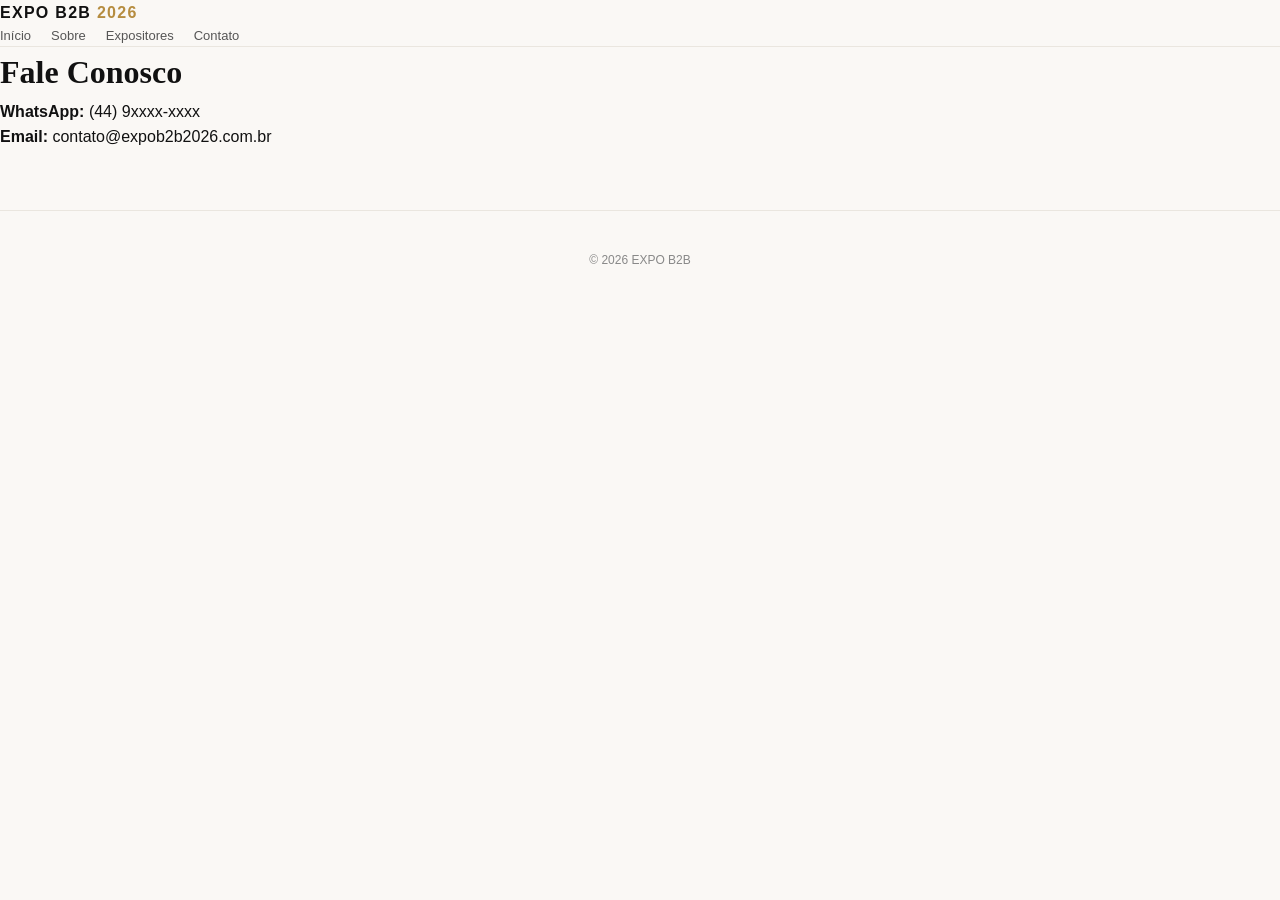
==== Index.html @ a87186e5 "Add initial HTML structure for Contato page" ====
<!DOCTYPE html><html lang="pt-br"><head><meta charset="UTF-8"><title>Contato - EXPO B2B 2026</title><link rel="stylesheet" href="style.css"></head><body><header><div class="logo">EXPO B2B <span>2026</span></div><nav><a href="index.html">Início</a><a href="sobre.html">Sobre</a><a href="expositor.html">Expositores</a><a href="contato.html">Contato</a></nav></header><main><h1>Fale Conosco</h1><p><strong>WhatsApp:</strong> (44) 9xxxx-xxxx</p><p><strong>Email:</strong> contato@expob2b2026.com.br</p></main><footer><p>&copy; 2026 EXPO B2B</p></footer></body></html>
---- style.css ----
:root{--bg:#FAF8F5;--black:#111;--gold:#C5A059;--gold2:#B68D40;--line:#EAE6DF;--text:#4A4A4A}
*{margin:0;padding:0;box-sizing:border-box}
body{font-family:'Inter',sans-serif;background:var(--bg);color:var(--black);line-height:1.6}
h1,h2,h3{font-family:'Playfair Display',serif}
.container{max-width:1180px;margin:auto;padding:0 24px}
header{position:sticky;top:0;background:rgba(250,248,245,.9);backdrop-filter:blur(10px);border-bottom:1px solid var(--line);z-index:10}
.nav{display:flex;justify-content:space-between;align-items:center;height:72px}
.logo{font-weight:700;letter-spacing:.08em}.logo span{color:var(--gold2)}
nav{display:flex;gap:20px} nav a{text-decoration:none;color:var(--black);font-size:13px;opacity:.7} nav a.active,nav a:hover{opacity:1;color:var(--gold2);border-bottom:1px solid var(--gold2)}
.btn-gold{background:var(--black);color:#fff;border:1px solid var(--gold);padding:11px 20px;text-transform:uppercase;font-size:12px;letter-spacing:.1em;text-decoration:none;display:inline-block}
.btn-outline{border:1px solid var(--black);padding:11px 20px;text-transform:uppercase;font-size:12px;letter-spacing:.1em;text-decoration:none;color:var(--black)}
.kicker{font-size:11px;letter-spacing:.2em;color:var(--gold2);text-transform:uppercase;margin-bottom:10px}
.hero{display:grid;grid-template-columns:1.1fr .9fr;gap:50px;padding:80px 0;align-items:center}
.hero h1{font-size:54px;line-height:.95;margin-bottom:16px}
.hero img{width:100%;height:380px;object-fit:cover;border:1px solid var(--line)}
.btns{display:flex;gap:12px;margin:20px 0}
.stats{display:flex;gap:30px;margin-top:30px;border-top:1px solid var(--line);padding-top:20px}
.stats b{font-family:'Playfair Display';font-size:26px;display:block}
.stats span{font-size:11px;text-transform:uppercase;letter-spacing:.1em;color:var(--text)}
.features{display:grid;grid-template-columns:repeat(3,1fr);gap:16px;margin:40px auto}
.card{background:#fff;border:1px solid var(--line);padding:26px}
.card:hover{border-color:var(--gold)}
footer{text-align:center;padding:40px 0;color:#888;font-size:12px;border-top:1px solid var(--line);margin-top:60px}
@media(max-width:800px){.hero{grid-template-columns:1fr}.features{grid-template-columns:1fr}nav{display:none}}
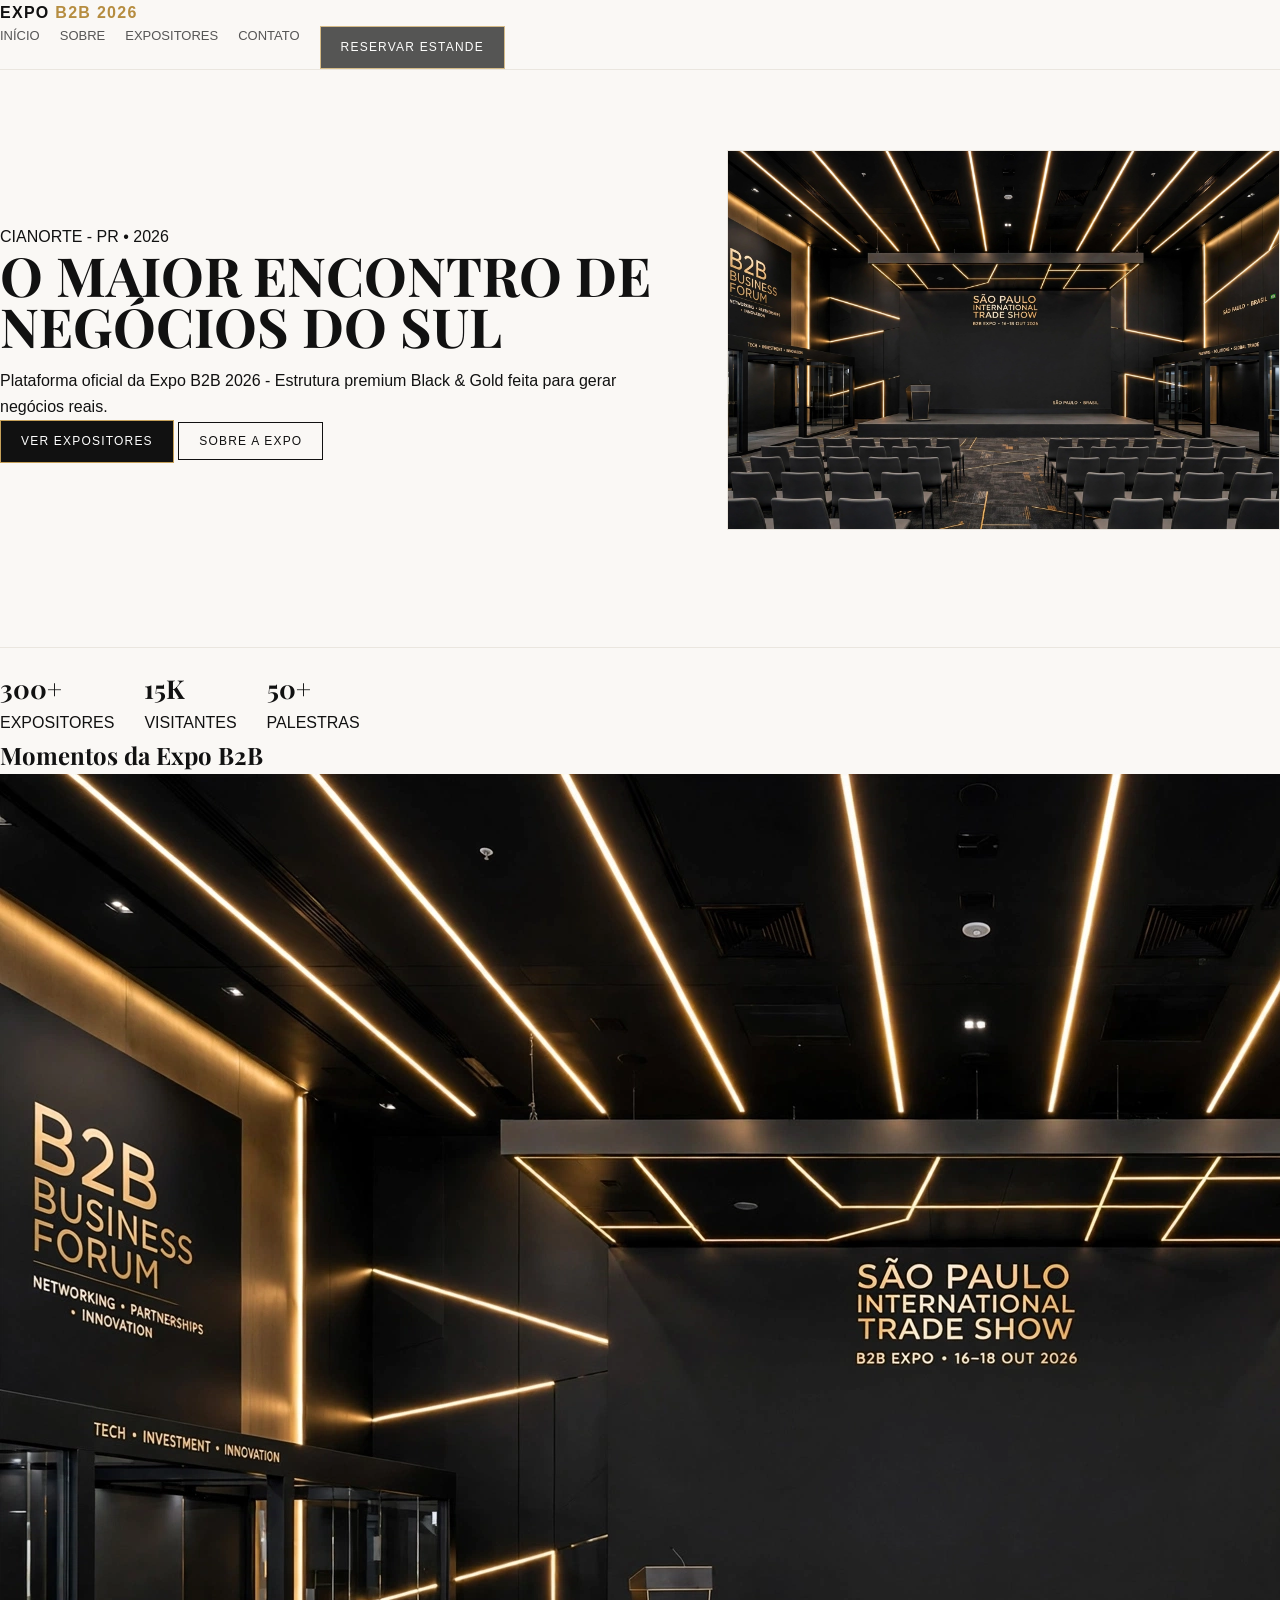
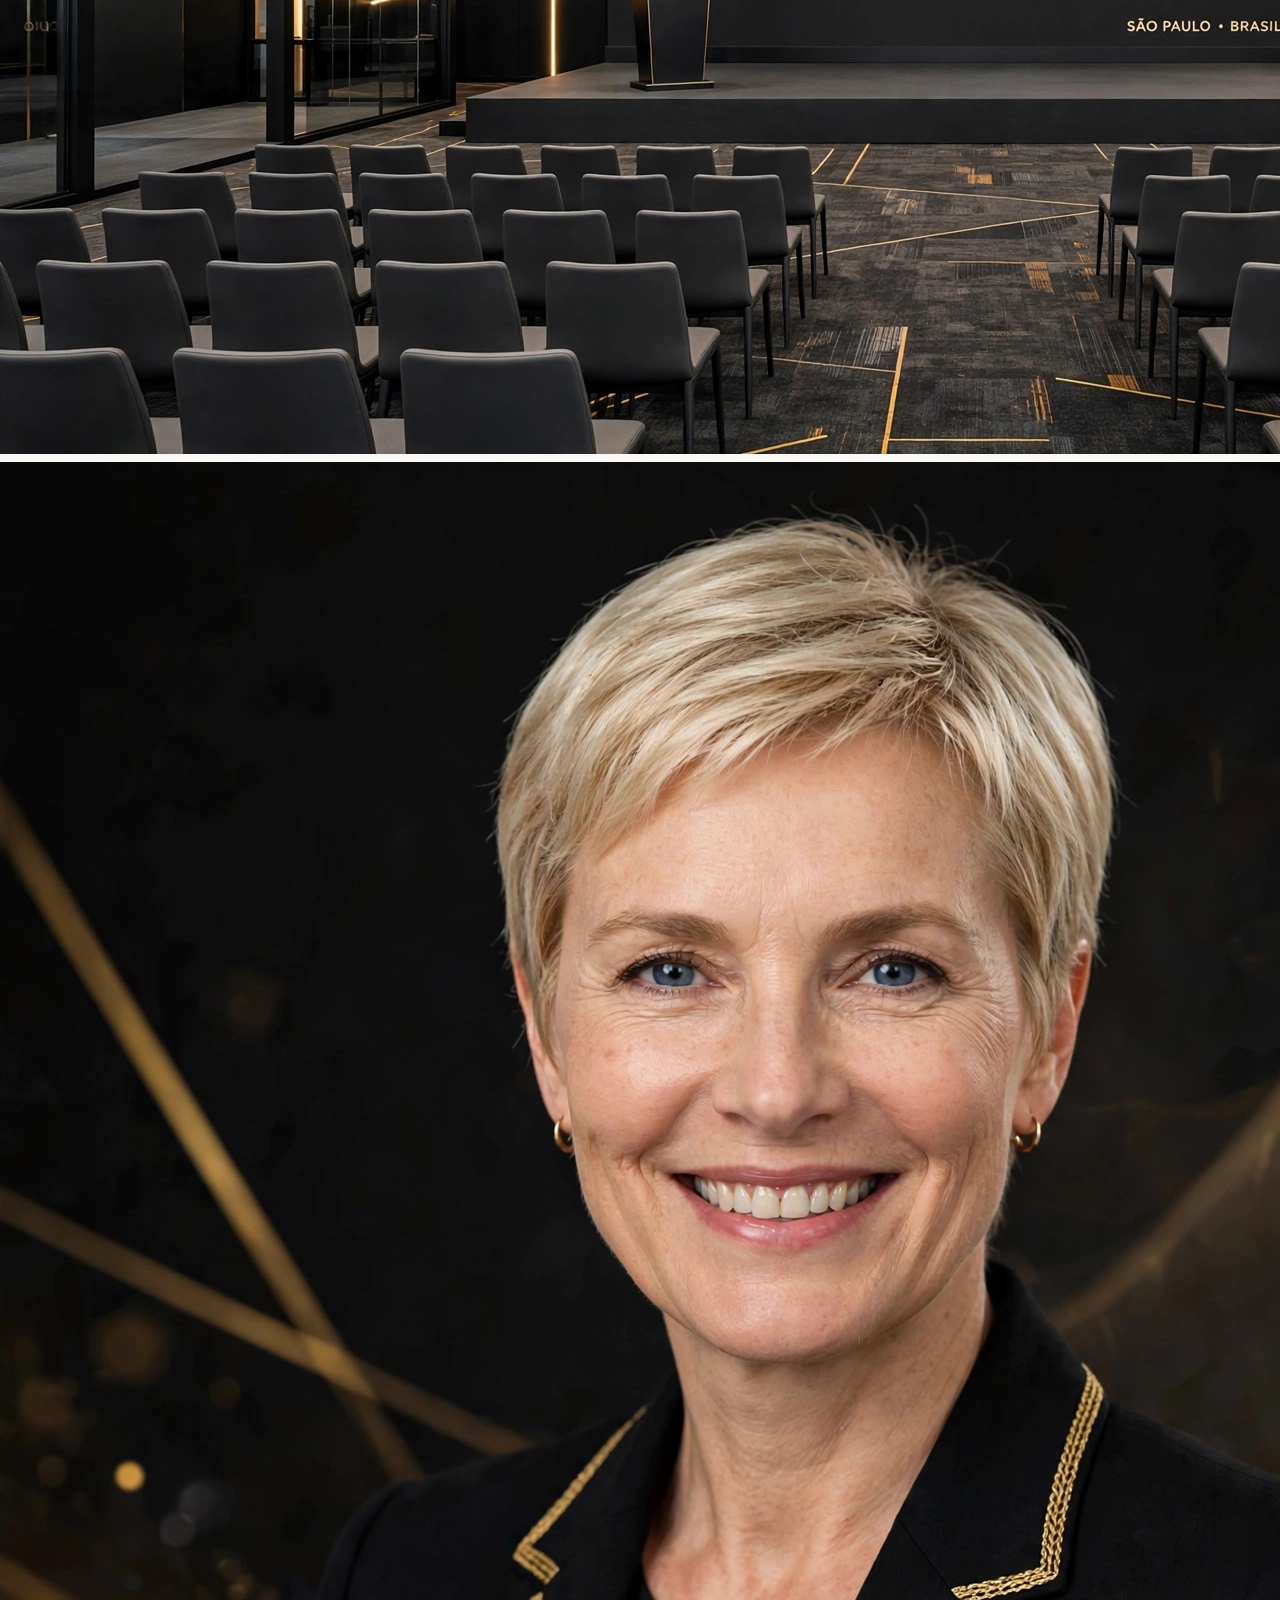
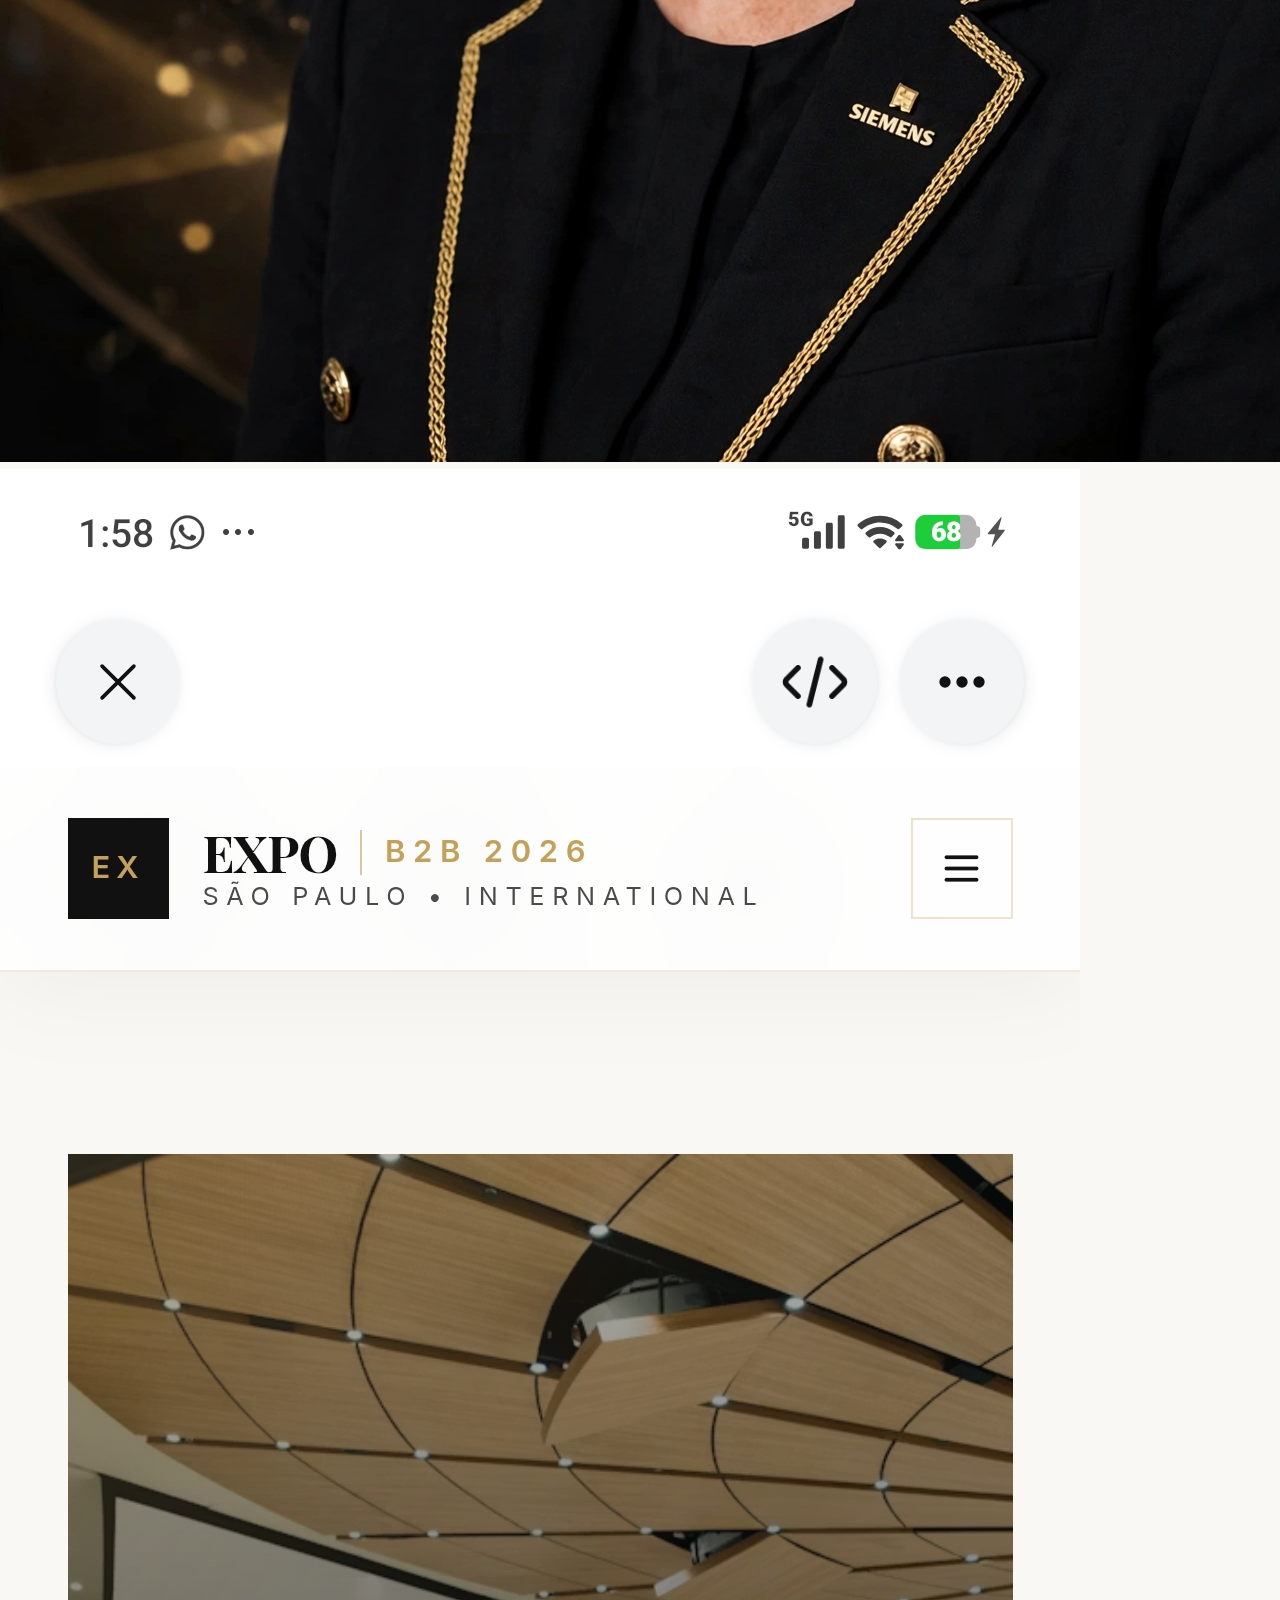
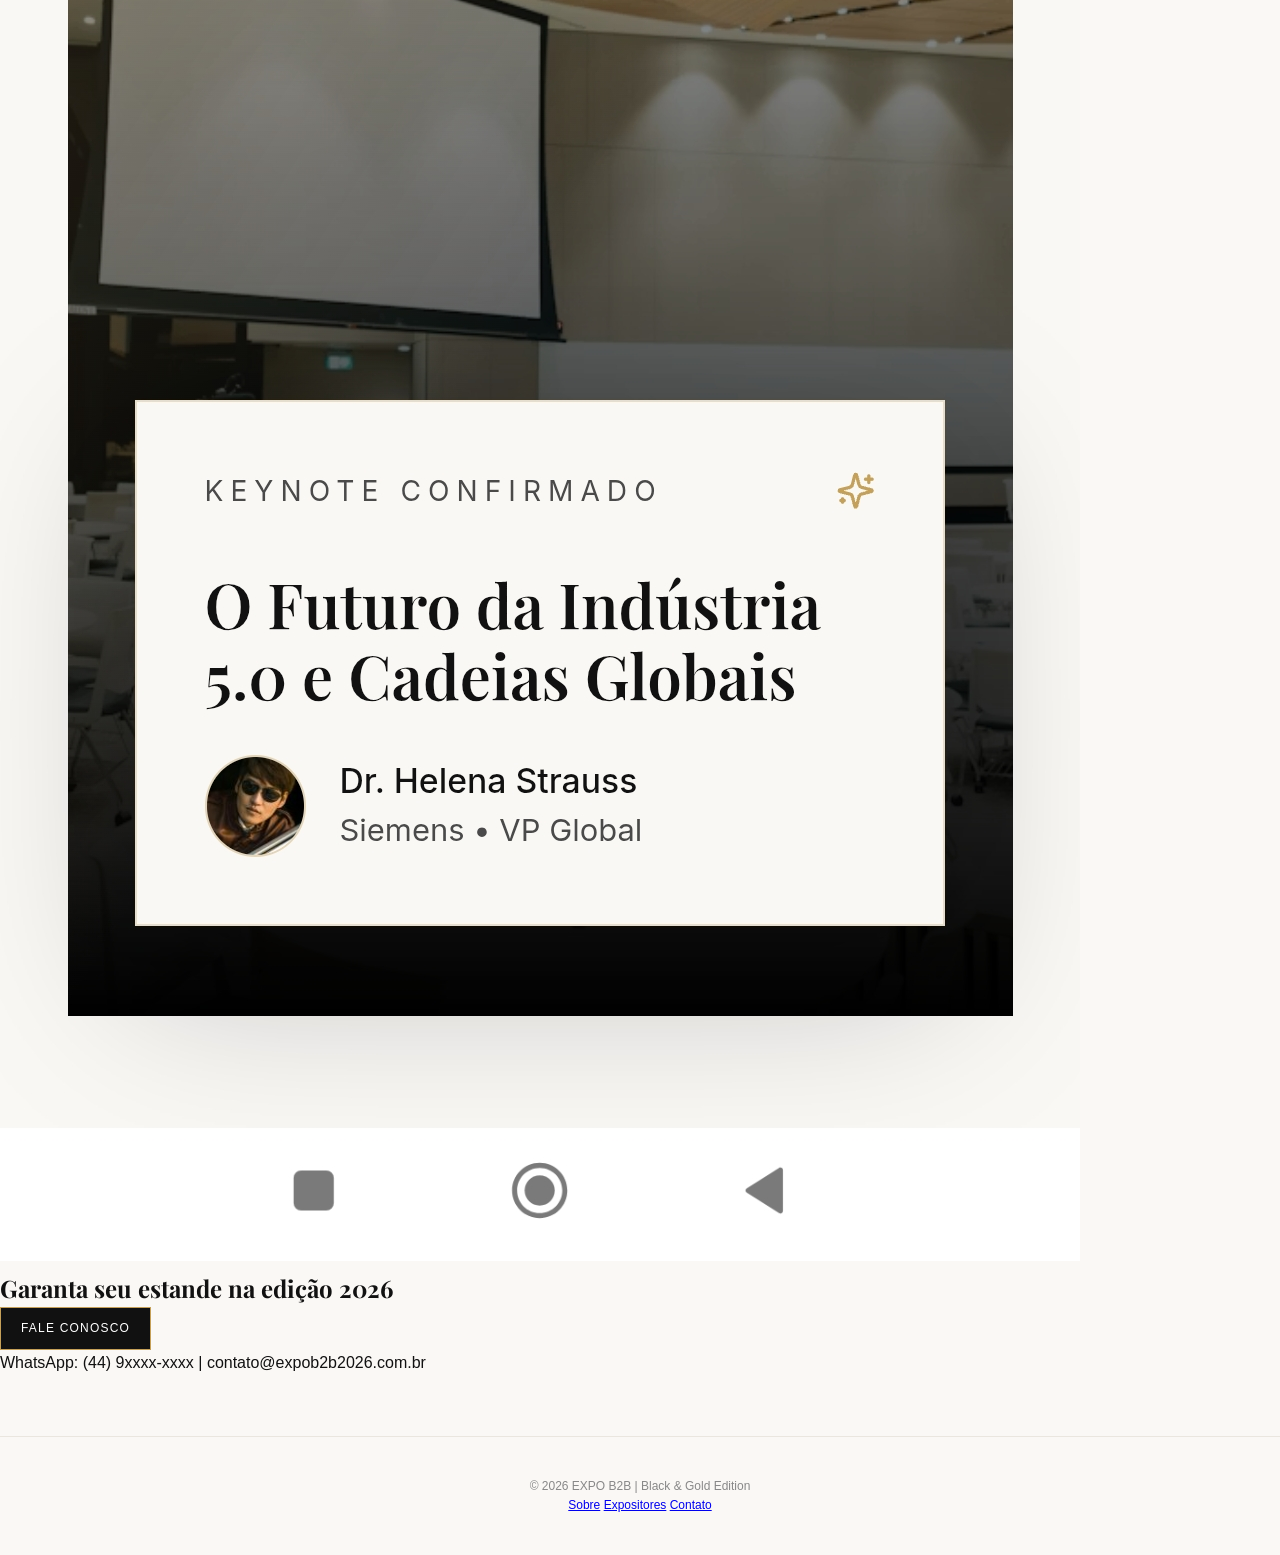
==== commit 61975b66: "Revamp Index.html for Expo B2B 2026 Updated the HTML structure and content for the Expo B2B 2026 pag" ====
--- a/Index.html
+++ b/Index.html
@@ -1 +1,71 @@
-<!DOCTYPE html><html lang="pt-br"><head><meta charset="UTF-8"><title>Contato - EXPO B2B 2026</title><link rel="stylesheet" href="style.css"></head><body><header><div class="logo">EXPO B2B <span>2026</span></div><nav><a href="index.html">Início</a><a href="sobre.html">Sobre</a><a href="expositor.html">Expositores</a><a href="contato.html">Contato</a></nav></header><main><h1>Fale Conosco</h1><p><strong>WhatsApp:</strong> (44) 9xxxx-xxxx</p><p><strong>Email:</strong> contato@expob2b2026.com.br</p></main><footer><p>&copy; 2026 EXPO B2B</p></footer></body></html>
+<!DOCTYPE html>
+<html lang="pt-BR">
+<head>
+<meta charset="UTF-8">
+<meta name="viewport" content="width=device-width, initial-scale=1.0">
+<title>Expo B2B 2026 | Black & Gold Edition</title>
+<link rel="stylesheet" href="./style.css">
+<link href="https://fonts.googleapis.com/css2?family=Montserrat:wght@400;600;800&family=Playfair+Display:wght@700&display=swap" rel="stylesheet">
+</head>
+<body>
+
+<header class="header">
+  <div class="logo">EXPO <span>B2B 2026</span></div>
+  <nav>
+    <a href="./index.html">INÍCIO</a>
+    <a href="./sobre.html">SOBRE</a>
+    <a href="./expositor.html">EXPOSITORES</a>
+    <a href="./contato.html">CONTATO</a>
+    <a href="./contato.html" class="btn-gold">RESERVAR ESTANDE</a>
+  </nav>
+</header>
+
+<main>
+  <section class="hero">
+    <div class="hero-text">
+      <span class="tag">CIANORTE - PR • 2026</span>
+      <h1>O MAIOR ENCONTRO DE <span>NEGÓCIOS</span> DO SUL</h1>
+      <p>Plataforma oficial da Expo B2B 2026 - Estrutura premium Black & Gold feita para gerar negócios reais.</p>
+      <div class="hero-btns">
+        <a href="./expositor.html" class="btn-gold">VER EXPOSITORES</a>
+        <a href="./sobre.html" class="btn-outline">SOBRE A EXPO</a>
+      </div>
+    </div>
+    <div class="hero-img">
+      <img src="./foto.jpg" alt="Expo B2B Principal">
+    </div>
+  </section>
+
+  <section class="stats">
+    <div><b>300+</b><p>EXPOSITORES</p></div>
+    <div><b>15K</b><p>VISITANTES</p></div>
+    <div><b>50+</b><p>PALESTRAS</p></div>
+  </section>
+
+  <section class="galeria">
+    <h2>Momentos da <span>Expo B2B</span></h2>
+    <div class="grid">
+      <img src="./foto.jpg" alt="Foto 1">
+      <img src="./foto2.jpg" alt="Foto 2">
+      <img src="./foto3.jpg" alt="Foto 3">
+    </div>
+  </section>
+
+  <section class="cta">
+    <h2>Garanta seu estande na edição 2026</h2>
+    <a href="./contato.html" class="btn-gold">FALE CONOSCO</a>
+    <p>WhatsApp: (44) 9xxxx-xxxx | contato@expob2b2026.com.br</p>
+  </section>
+</main>
+
+<footer>
+  <p>© 2026 EXPO B2B | Black & Gold Edition</p>
+  <div>
+    <a href="./sobre.html">Sobre</a>
+    <a href="./expositor.html">Expositores</a>
+    <a href="./contato.html">Contato</a>
+  </div>
+</footer>
+
+</body>
+      </html>
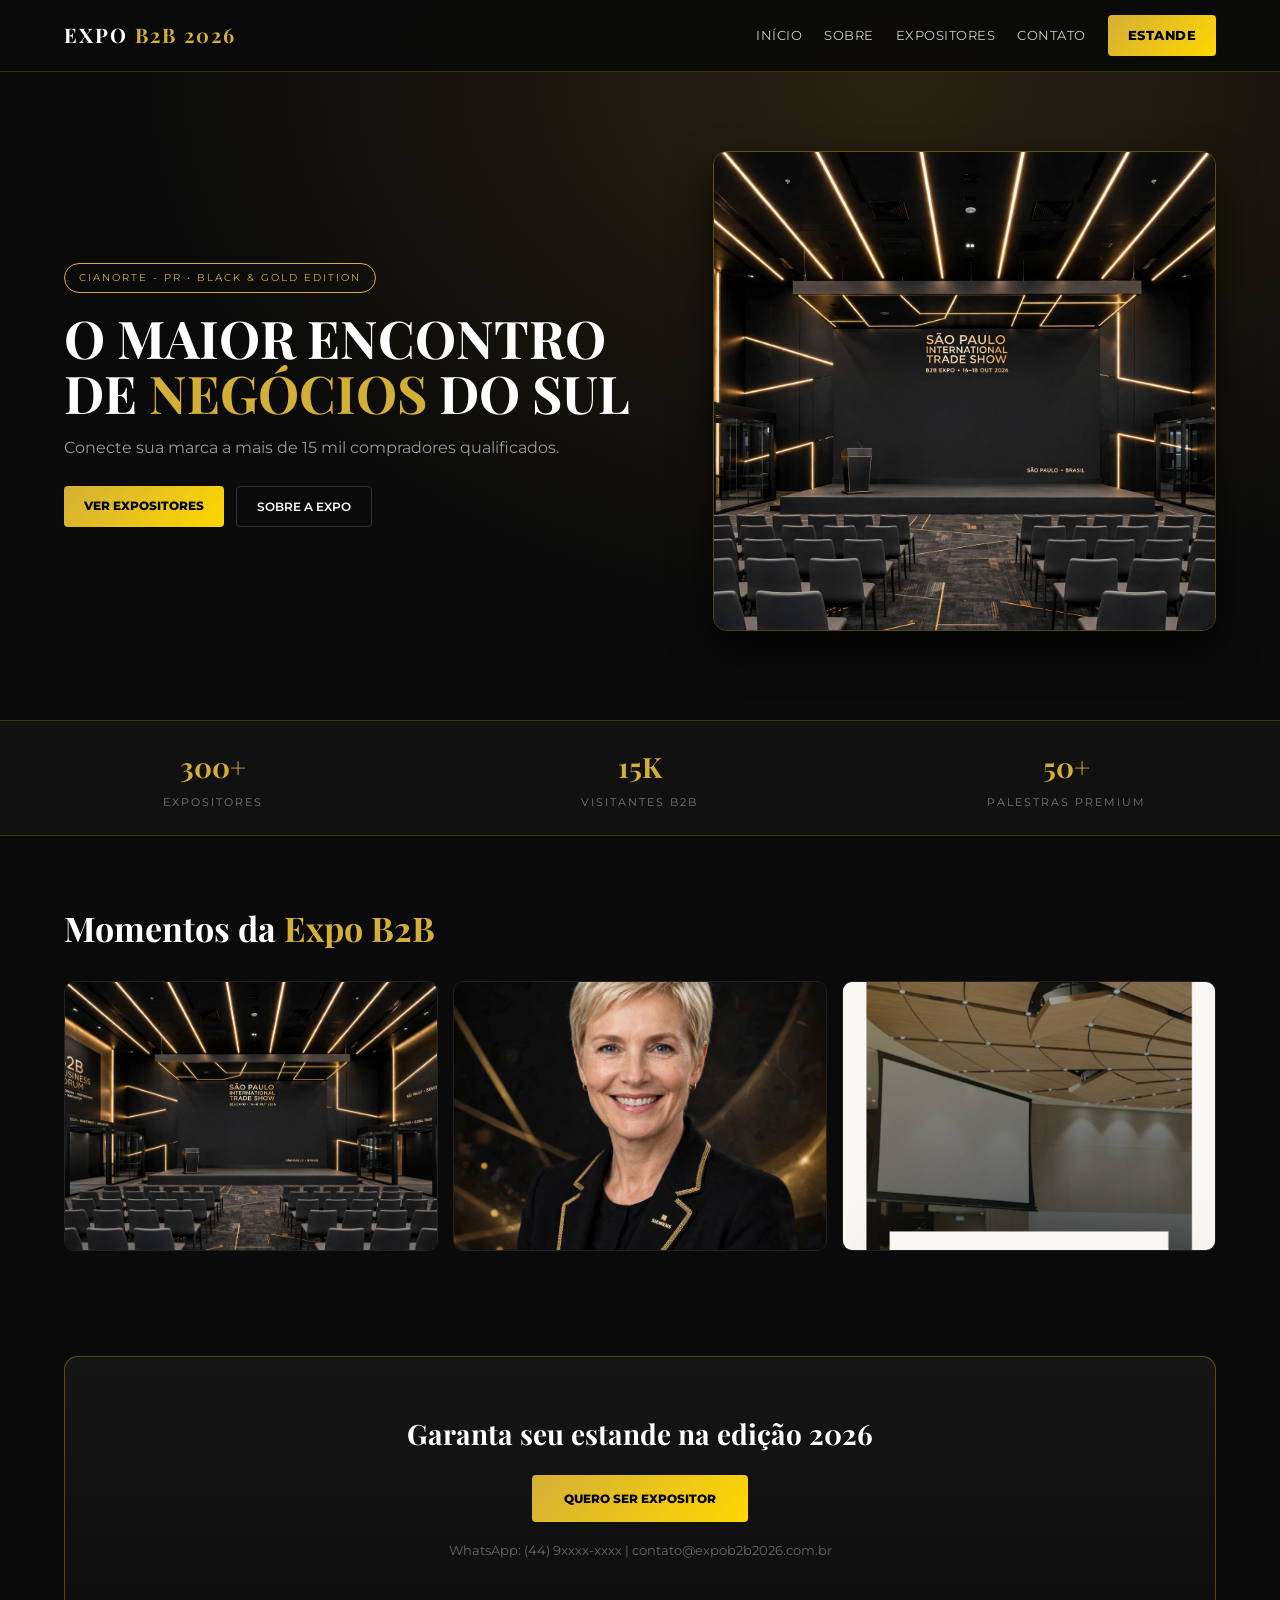
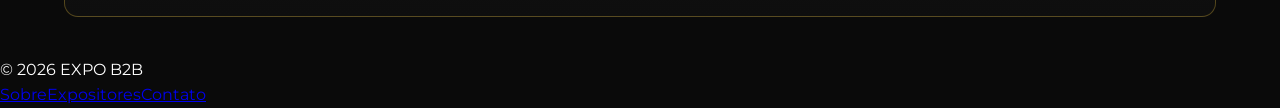
==== commit 2b159d28: "Refactor HTML structure and update content" ====
--- a/Index.html
+++ b/Index.html
@@ -4,68 +4,54 @@
 <meta charset="UTF-8">
 <meta name="viewport" content="width=device-width, initial-scale=1.0">
 <title>Expo B2B 2026 | Black & Gold Edition</title>
-<link rel="stylesheet" href="./style.css">
-<link href="https://fonts.googleapis.com/css2?family=Montserrat:wght@400;600;800&family=Playfair+Display:wght@700&display=swap" rel="stylesheet">
+<link rel="stylesheet" href="style.css">
 </head>
 <body>
-
 <header class="header">
   <div class="logo">EXPO <span>B2B 2026</span></div>
   <nav>
-    <a href="./index.html">INÍCIO</a>
-    <a href="./sobre.html">SOBRE</a>
-    <a href="./expositor.html">EXPOSITORES</a>
-    <a href="./contato.html">CONTATO</a>
-    <a href="./contato.html" class="btn-gold">RESERVAR ESTANDE</a>
+    <a href="index.html">INÍCIO</a>
+    <a href="sobre.html">SOBRE</a>
+    <a href="expositor.html">EXPOSITORES</a>
+    <a href="contato.html">CONTATO</a>
+    <a href="contato.html" class="btn-gold">ESTANDE</a>
   </nav>
 </header>
-
 <main>
   <section class="hero">
     <div class="hero-text">
-      <span class="tag">CIANORTE - PR • 2026</span>
+      <span class="tag">CIANORTE - PR • BLACK & GOLD EDITION</span>
       <h1>O MAIOR ENCONTRO DE <span>NEGÓCIOS</span> DO SUL</h1>
-      <p>Plataforma oficial da Expo B2B 2026 - Estrutura premium Black & Gold feita para gerar negócios reais.</p>
+      <p>Conecte sua marca a mais de 15 mil compradores qualificados.</p>
       <div class="hero-btns">
-        <a href="./expositor.html" class="btn-gold">VER EXPOSITORES</a>
-        <a href="./sobre.html" class="btn-outline">SOBRE A EXPO</a>
+        <a href="expositor.html" class="btn-gold">VER EXPOSITORES</a>
+        <a href="sobre.html" class="btn-outline">SOBRE A EXPO</a>
       </div>
     </div>
-    <div class="hero-img">
-      <img src="./foto.jpg" alt="Expo B2B Principal">
-    </div>
+    <div class="hero-img"><img src="foto.jpg" alt="Expo B2B"></div>
   </section>
-
   <section class="stats">
     <div><b>300+</b><p>EXPOSITORES</p></div>
-    <div><b>15K</b><p>VISITANTES</p></div>
-    <div><b>50+</b><p>PALESTRAS</p></div>
+    <div><b>15K</b><p>VISITANTES B2B</p></div>
+    <div><b>50+</b><p>PALESTRAS PREMIUM</p></div>
   </section>
-
   <section class="galeria">
     <h2>Momentos da <span>Expo B2B</span></h2>
     <div class="grid">
-      <img src="./foto.jpg" alt="Foto 1">
-      <img src="./foto2.jpg" alt="Foto 2">
-      <img src="./foto3.jpg" alt="Foto 3">
+      <img src="foto.jpg" alt="Foto 1">
+      <img src="foto2.jpg" alt="Foto 2">
+      <img src="foto3.jpg" alt="Foto 3">
     </div>
   </section>
-
   <section class="cta">
     <h2>Garanta seu estande na edição 2026</h2>
-    <a href="./contato.html" class="btn-gold">FALE CONOSCO</a>
+    <a href="contato.html" class="btn-gold" style="padding:14px 32px">QUERO SER EXPOSITOR</a>
     <p>WhatsApp: (44) 9xxxx-xxxx | contato@expob2b2026.com.br</p>
   </section>
 </main>
-
 <footer>
-  <p>© 2026 EXPO B2B | Black & Gold Edition</p>
-  <div>
-    <a href="./sobre.html">Sobre</a>
-    <a href="./expositor.html">Expositores</a>
-    <a href="./contato.html">Contato</a>
-  </div>
+  <div>© 2026 EXPO B2B</div>
+  <div><a href="sobre.html">Sobre</a><a href="expositor.html">Expositores</a><a href="contato.html">Contato</a></div>
 </footer>
-
 </body>
-      </html>
+                  </html>
--- a/style.css
+++ b/style.css
@@ -1,24 +1,45 @@
-:root{--bg:#FAF8F5;--black:#111;--gold:#C5A059;--gold2:#B68D40;--line:#EAE6DF;--text:#4A4A4A}
+/* EXPO B2B 2026 - BLACK & GOLD EDITION - style.css */
+@import url('https://fonts.googleapis.com/css2?family=Montserrat:wght@400;600;800&family=Playfair+Display:wght@700&display=swap');
+
 *{margin:0;padding:0;box-sizing:border-box}
-body{font-family:'Inter',sans-serif;background:var(--bg);color:var(--black);line-height:1.6}
-h1,h2,h3{font-family:'Playfair Display',serif}
-.container{max-width:1180px;margin:auto;padding:0 24px}
-header{position:sticky;top:0;background:rgba(250,248,245,.9);backdrop-filter:blur(10px);border-bottom:1px solid var(--line);z-index:10}
-.nav{display:flex;justify-content:space-between;align-items:center;height:72px}
-.logo{font-weight:700;letter-spacing:.08em}.logo span{color:var(--gold2)}
-nav{display:flex;gap:20px} nav a{text-decoration:none;color:var(--black);font-size:13px;opacity:.7} nav a.active,nav a:hover{opacity:1;color:var(--gold2);border-bottom:1px solid var(--gold2)}
-.btn-gold{background:var(--black);color:#fff;border:1px solid var(--gold);padding:11px 20px;text-transform:uppercase;font-size:12px;letter-spacing:.1em;text-decoration:none;display:inline-block}
-.btn-outline{border:1px solid var(--black);padding:11px 20px;text-transform:uppercase;font-size:12px;letter-spacing:.1em;text-decoration:none;color:var(--black)}
-.kicker{font-size:11px;letter-spacing:.2em;color:var(--gold2);text-transform:uppercase;margin-bottom:10px}
-.hero{display:grid;grid-template-columns:1.1fr .9fr;gap:50px;padding:80px 0;align-items:center}
-.hero h1{font-size:54px;line-height:.95;margin-bottom:16px}
-.hero img{width:100%;height:380px;object-fit:cover;border:1px solid var(--line)}
-.btns{display:flex;gap:12px;margin:20px 0}
-.stats{display:flex;gap:30px;margin-top:30px;border-top:1px solid var(--line);padding-top:20px}
-.stats b{font-family:'Playfair Display';font-size:26px;display:block}
-.stats span{font-size:11px;text-transform:uppercase;letter-spacing:.1em;color:var(--text)}
-.features{display:grid;grid-template-columns:repeat(3,1fr);gap:16px;margin:40px auto}
-.card{background:#fff;border:1px solid var(--line);padding:26px}
-.card:hover{border-color:var(--gold)}
-footer{text-align:center;padding:40px 0;color:#888;font-size:12px;border-top:1px solid var(--line);margin-top:60px}
-@media(max-width:800px){.hero{grid-template-columns:1fr}.features{grid-template-columns:1fr}nav{display:none}}
+body{background:#0a0a0a;color:#fff;font-family:'Montserrat',sans-serif;line-height:1.6}
+
+/* HEADER */
+.header{position:fixed;top:0;left:0;width:100%;z-index:100;background:rgba(10,10,10,0.95);backdrop-filter:blur(10px);border-bottom:1px solid rgba(212,175,55,0.25);display:flex;justify-content:space-between;align-items:center;padding:15px 5%}
+.logo{font-family:'Playfair Display',serif;font-weight:700;letter-spacing:2px;font-size:20px}
+.logo span{color:#D4AF37}
+.header nav a{color:#ccc;margin-left:18px;font-size:13px;text-decoration:none;letter-spacing:0.5px;transition:.2s}
+.header nav a:hover{color:#D4AF37}
+.btn-gold{background:linear-gradient(135deg,#D4AF37,#FFD700);color:#000 !important;padding:10px 20px;border-radius:4px;font-weight:800;text-decoration:none;font-size:12px;display:inline-block;transition:.2s}
+.btn-gold:hover{transform:translateY(-2px);box-shadow:0 5px 15px rgba(212,175,55,0.3)}
+.btn-outline{border:1px solid #333;color:#fff !important;padding:10px 20px;border-radius:4px;text-decoration:none;font-weight:600;font-size:12px;display:inline-block}
+
+/* HERO */
+.hero{padding:130px 5% 60px;display:grid;grid-template-columns:1.1fr 0.9fr;gap:35px;align-items:center;min-height:80vh;background:radial-gradient(at 70% 10%, rgba(212,175,55,0.15), transparent 60%)}
+.tag{border:1px solid #D4AF37;color:#D4AF37;display:inline-block;padding:6px 14px;border-radius:20px;font-size:10px;letter-spacing:2px;margin-bottom:18px}
+.hero-text h1{font-family:'Playfair Display',serif;font-size:52px;line-height:1.05;margin-bottom:15px}
+.hero-text h1 span{color:#D4AF37}
+.hero-text p{color:#9a9a9a;font-size:16px;margin-bottom:25px;max-width:500px}
+.hero-btns{display:flex;gap:12px;flex-wrap:wrap}
+.hero-img img{width:100%;height:480px;object-fit:cover;border-radius:14px;border:1px solid rgba(212,175,55,0.35);box-shadow:0 20px 40px rgba(0,0,0,0.6)}
+
+/* STATS */
+.stats{display:grid;grid-template-columns:repeat(3,1fr);border-top:1px solid rgba(212,175,55,0.25);border-bottom:1px solid rgba(212,175,55,0.25);background:#111}
+.stats div{padding:24px;text-align:center}
+.stats b{color:#D4AF37;font-size:28px;font-family:'Playfair Display',serif;display:block}
+.stats p{color:#777;font-size:11px;letter-spacing:2px;margin-top:4px}
+
+/* GALERIA */
+.galeria{padding:65px 5%}
+.galeria h2{font-family:'Playfair Display',serif;font-size:34px;margin-bottom:25px}
+.galeria h2 span{color:#D4AF37}
+.grid{display:grid;grid-template-columns:repeat(auto-fit,minmax(260px,1fr));gap:15px}
+.grid img{width:100%;height:270px;object-fit:cover;border-radius:10px;border:1px solid #222;transition:.3s}
+.grid img:hover{border-color:#D4AF37;transform:translateY(-4px)}
+
+/* CTA */
+.cta{margin:40px 5%;padding:55px 20px;background:linear-gradient(180deg,#151515,#0e0e0e);border:1px solid rgba(212,175,55,0.35);border-radius:14px;text-align:center}
+.cta h2{font-family:'Playfair Display',serif;font-size:28px;margin-bottom:18px}
+.cta p{color:#666;font-size:13px;margin-top:18px}
+
+/* FOOTER */
